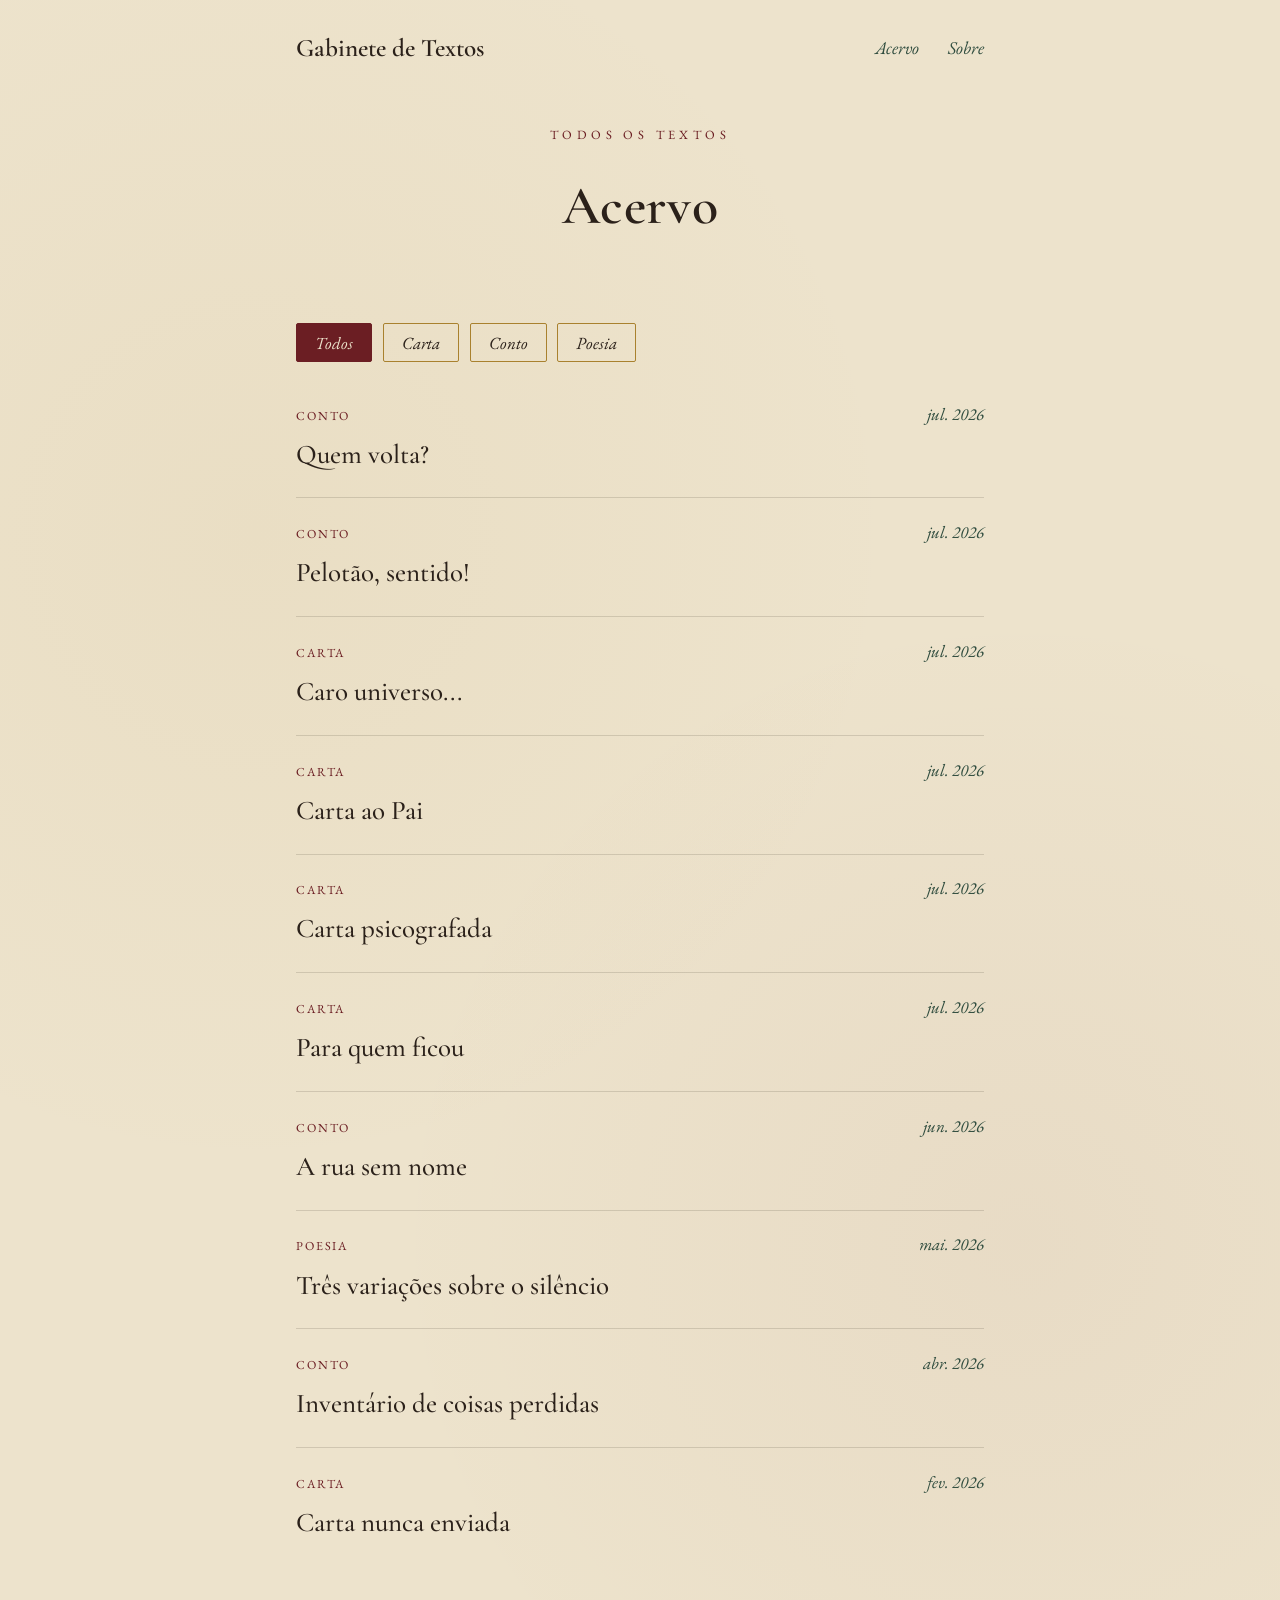
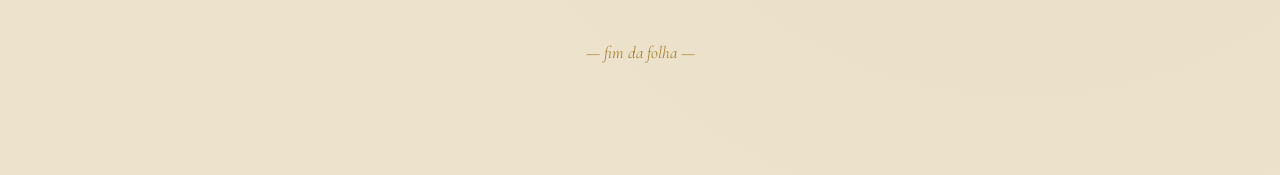
==== acervo.html @ 2f7e8b0a "upload page" ====
<!DOCTYPE html>
<html lang="pt-BR">
<head>
<meta charset="UTF-8">
<meta name="viewport" content="width=device-width, initial-scale=1.0">
<title>Acervo — Gabinete de Textos</title>
<link rel="stylesheet" href="css/estilo.css">
</head>
<body>

<nav class="nav-topo">
  <a href="index.html" class="nav-logo">Gabinete de Textos</a>
  <div class="nav-links">
    <a href="acervo.html">Acervo</a>
    <a href="sobre.html">Sobre</a>
  </div>
</nav>

<div class="container">

  <div class="masthead">
    <div class="eyebrow">todos os textos</div>
    <h1 class="titulo-principal" style="font-size: 3rem;">Acervo</h1>
  </div>

  <div class="filtros" id="filtros"></div>

  <div id="lista-acervo">
    <!-- preenchido via JS -->
  </div>

  <div class="rodape">— fim da folha —</div>

</div>

<script src="js/dados.js"></script>
<script>
  let todosOsTextos = [];
  let filtroAtivo = 'Todos';

  function renderizarLista(){
    const filtrados = filtroAtivo === 'Todos'
      ? todosOsTextos
      : todosOsTextos.filter(t => t.tipo === filtroAtivo);

    const ordenados = filtrados.sort((a, b) => new Date(b.data) - new Date(a.data));
    document.getElementById('lista-acervo').innerHTML = ordenados.map(renderizarLinhaEdicao).join('');
  }

  function renderizarFiltros(){
    const tipos = ['Todos', ...new Set(todosOsTextos.map(t => t.tipo))];
    document.getElementById('filtros').innerHTML = tipos.map(tipo =>
      `<button class="filtro-btn ${tipo === filtroAtivo ? 'ativo' : ''}" data-tipo="${tipo}">${tipo}</button>`
    ).join('');

    document.querySelectorAll('.filtro-btn').forEach(btn => {
      btn.addEventListener('click', () => {
        filtroAtivo = btn.dataset.tipo;
        renderizarFiltros();
        renderizarLista();
      });
    });
  }

  carregarTextos().then(textos => {
    todosOsTextos = textos;
    renderizarFiltros();
    renderizarLista();
  });
</script>

</body>
</html>
---- css/estilo.css ----
@import url('https://fonts.googleapis.com/css2?family=Cormorant+Garamond:ital,wght@0,400;0,500;0,600;1,400;1,500&family=EB+Garamond:ital,wght@0,400;0,500;1,400&display=swap');

:root{
  --papel: #EDE3CC;
  --papel-escuro: #E3D6B8;
  --tinta: #2B211A;
  --bordo: #6B1E23;
  --dourado: #A9812E;
  --verde: #2F4C3E;
}

*{ box-sizing: border-box; }

html, body{
  margin:0;
  background: var(--papel);
  background-image:
    radial-gradient(circle at 20% 30%, rgba(169,129,46,0.05), transparent 40%),
    radial-gradient(circle at 80% 70%, rgba(107,30,35,0.04), transparent 40%);
  color: var(--tinta);
  font-family: 'EB Garamond', serif;
  font-size: 18px;
  line-height: 1.7;
}

a{ color: var(--bordo); text-decoration: none; }
a:hover{ text-decoration: underline; }

.container{ max-width: 760px; margin: 0 auto; padding: 3rem 2rem 6rem; }

/* Navegação */
.nav-topo{
  display:flex; justify-content:space-between; align-items:center;
  max-width: 760px; margin: 0 auto; padding: 1.5rem 2rem 0;
}
.nav-logo{
  font-family: 'Cormorant Garamond', serif;
  font-weight: 600;
  font-size: 1.4rem;
  color: var(--tinta);
}
.nav-logo:hover{ text-decoration:none; color: var(--bordo); }
.nav-links{ display:flex; gap: 1.6rem; }
.nav-links a{
  font-family: 'EB Garamond', serif;
  font-style: italic;
  font-size: 1rem;
  color: var(--verde);
}

/* Masthead */
.masthead{ text-align:center; padding-bottom: 2rem; }
.eyebrow{
  font-family: 'EB Garamond', serif;
  letter-spacing: 0.35em;
  font-size: 0.7rem;
  text-transform: uppercase;
  color: var(--bordo);
  margin-bottom: 0.8rem;
}
.titulo-principal{
  font-family: 'Cormorant Garamond', serif;
  font-weight: 600;
  font-size: 4.2rem;
  margin: 0;
  letter-spacing: 0.01em;
}
.subtitulo{
  font-family: 'Cormorant Garamond', serif;
  font-style: italic;
  font-weight: 500;
  font-size: 1.15rem;
  color: var(--verde);
  margin-top: 0.6rem;
}

/* Ornamento tipo azulejo */
.ornamento{
  display:flex; align-items:center; justify-content:center; gap: 10px;
  margin: 1.8rem 0;
}
.ornamento .linha{ height:1px; width: 120px; background: var(--dourado); opacity:0.6; }
.ornamento .losango{
  width: 8px; height:8px; background: var(--bordo); opacity:0.7;
  transform: rotate(45deg);
}

/* Editorial / texto introdutório */
.editorial{ margin: 3rem 0; }
.editorial p{ margin: 0 0 1.1rem; }
.capitular::first-letter{
  font-family: 'Cormorant Garamond', serif;
  font-size: 3.6rem;
  font-weight: 600;
  float: left;
  line-height: 0.8;
  padding: 0.05em 0.1em 0 0;
  color: var(--bordo);
}

/* Títulos de seção */
.secao-titulo{
  font-family: 'Cormorant Garamond', serif;
  font-style: italic;
  font-size: 1.6rem;
  color: var(--verde);
  border-bottom: 1px solid var(--dourado);
  padding-bottom: 0.6rem;
  margin: 3.5rem 0 1.5rem;
}

/* Lista de edições/textos */
.edicao{
  display:flex; justify-content:space-between; align-items:baseline;
  padding: 1.1rem 0;
  border-bottom: 1px solid rgba(43,33,26,0.15);
  gap: 1rem;
}
.edicao:last-child{ border-bottom:none; }
.edicao-link{ flex:1; display:block; color: inherit; }
.edicao-link:hover{ text-decoration:none; }
.edicao-link:hover .edicao-titulo{ color: var(--bordo); }
.edicao-info{ flex:1; }
.edicao-tipo{
  font-size: 0.68rem;
  letter-spacing: 0.15em;
  text-transform: uppercase;
  color: var(--bordo);
  display:block;
  margin-bottom: 0.3rem;
}
.edicao-titulo{
  font-family: 'Cormorant Garamond', serif;
  font-size: 1.5rem;
  font-weight: 500;
  color: var(--tinta);
  transition: color 0.2s;
}
.edicao-data{
  font-family: 'EB Garamond', serif;
  font-style: italic;
  color: var(--verde);
  white-space: nowrap;
  font-size: 0.95rem;
}

/* Filtros do acervo */
.filtros{
  display:flex; flex-wrap: wrap; gap: 0.6rem;
  margin: 2rem 0 1rem;
}
.filtro-btn{
  font-family: 'EB Garamond', serif;
  font-style: italic;
  font-size: 0.95rem;
  background: transparent;
  border: 1px solid var(--dourado);
  color: var(--tinta);
  padding: 0.4rem 1rem;
  border-radius: 2px;
  cursor: pointer;
}
.filtro-btn:hover{ background: rgba(169,129,46,0.12); }
.filtro-btn.ativo{
  background: var(--bordo);
  border-color: var(--bordo);
  color: var(--papel);
}

/* Página de texto individual */
.texto-cabecalho{ text-align:center; margin-bottom: 2.5rem; }
.texto-tipo{
  font-size: 0.7rem;
  letter-spacing: 0.25em;
  text-transform: uppercase;
  color: var(--bordo);
}
.texto-titulo{
  font-family: 'Cormorant Garamond', serif;
  font-weight: 600;
  font-size: 3rem;
  margin: 0.5rem 0 0.3rem;
}
.texto-data{
  font-family: 'EB Garamond', serif;
  font-style: italic;
  color: var(--verde);
}
.texto-corpo p{ margin: 0 0 1.2rem; }
.texto-navegacao{
  display:flex; justify-content:space-between;
  margin-top: 3rem; padding-top: 1.5rem;
  border-top: 1px solid rgba(43,33,26,0.15);
  font-family: 'Cormorant Garamond', serif;
  font-style: italic;
}

.rodape{
  text-align:center; margin-top: 4rem;
  font-family: 'Cormorant Garamond', serif;
  font-style: italic;
  color: var(--dourado);
  font-size: 0.95rem;
}

@media (max-width: 600px){
  .titulo-principal{ font-size: 2.8rem; }
  .texto-titulo{ font-size: 2.2rem; }
  .nav-topo{ flex-direction: column; gap: 0.8rem; align-items:flex-start; }
}
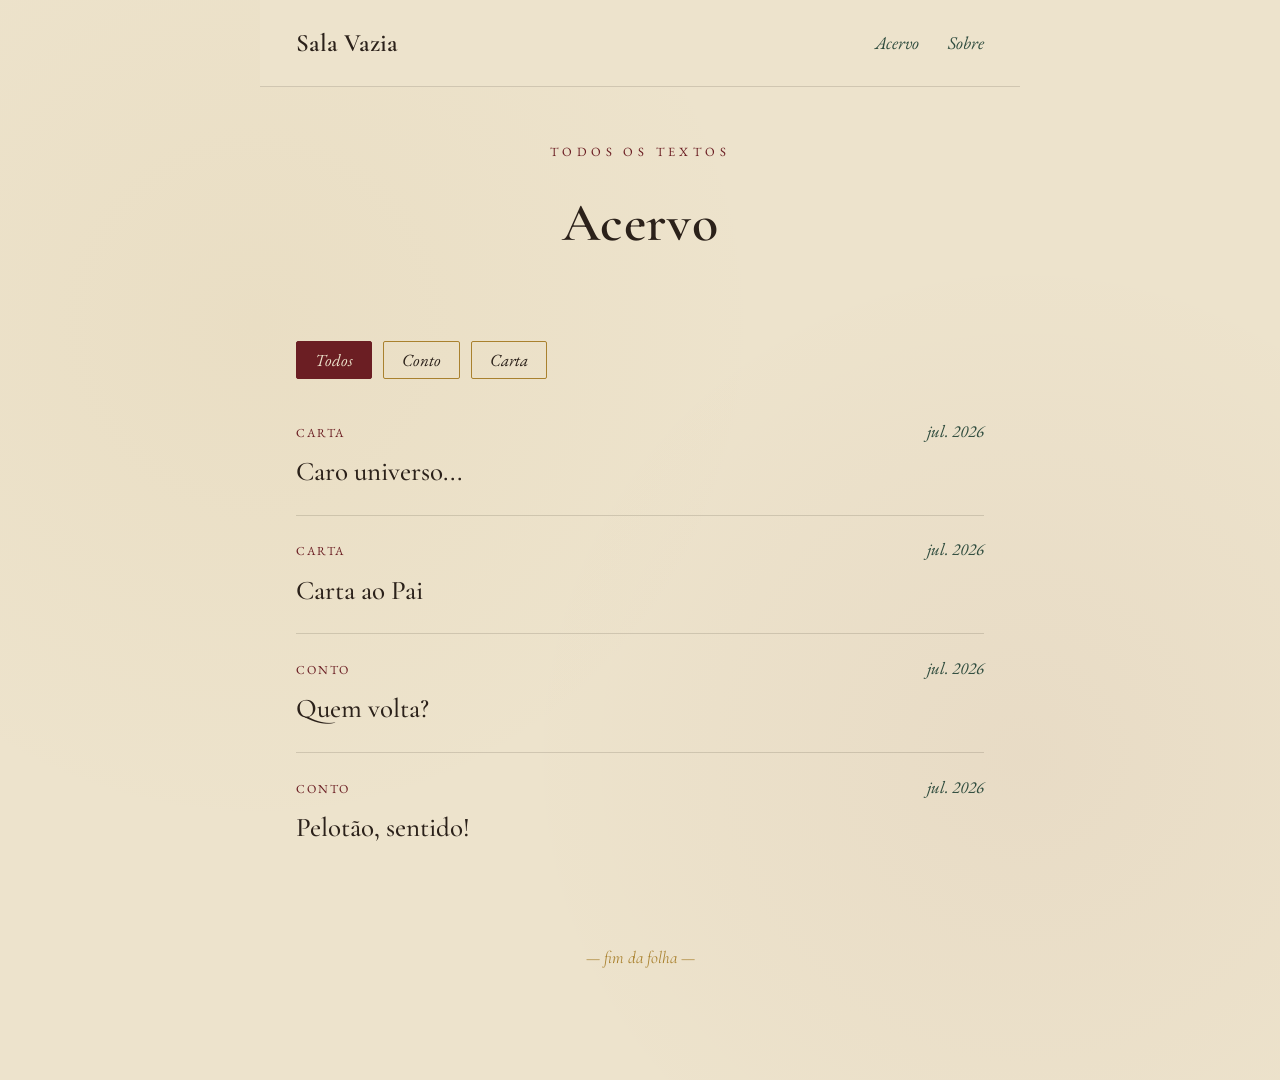
==== commit 934a1e61: "Atualizar o acervo.html" ====
--- a/acervo.html
+++ b/acervo.html
@@ -3,13 +3,15 @@
 <head>
 <meta charset="UTF-8">
 <meta name="viewport" content="width=device-width, initial-scale=1.0">
-<title>Acervo — Gabinete de Textos</title>
+<title>Acervo — Sala Vazia</title>
+<link rel="icon" type="image/png" sizes="32x32" href="favicon-32.png">
+<link rel="apple-touch-icon" sizes="180x180" href="favicon-180.png">
 <link rel="stylesheet" href="css/estilo.css">
 </head>
 <body>
 
 <nav class="nav-topo">
-  <a href="index.html" class="nav-logo">Gabinete de Textos</a>
+  <a href="index.html" class="nav-logo">Sala Vazia</a>
   <div class="nav-links">
     <a href="acervo.html">Acervo</a>
     <a href="sobre.html">Sobre</a>
--- a/css/estilo.css
+++ b/css/estilo.css
@@ -31,7 +31,10 @@
 /* Navegação */
 .nav-topo{
   display:flex; justify-content:space-between; align-items:center;
-  max-width: 760px; margin: 0 auto; padding: 1.5rem 2rem 0;
+  max-width: 760px; margin: 0 auto; padding: 1.2rem 2rem;
+  position: sticky; top: 0; z-index: 100;
+  background: var(--papel);
+  border-bottom: 1px solid rgba(43,33,26,0.15);
 }
 .nav-logo{
   font-family: 'Cormorant Garamond', serif;
@@ -206,5 +209,5 @@
 @media (max-width: 600px){
   .titulo-principal{ font-size: 2.8rem; }
   .texto-titulo{ font-size: 2.2rem; }
-  .nav-topo{ flex-direction: column; gap: 0.8rem; align-items:flex-start; }
-}
+  .nav-topo{ flex-direction: column; gap: 0.5rem; align-items:center; text-align:center; padding: 1rem 1.5rem; }
+}
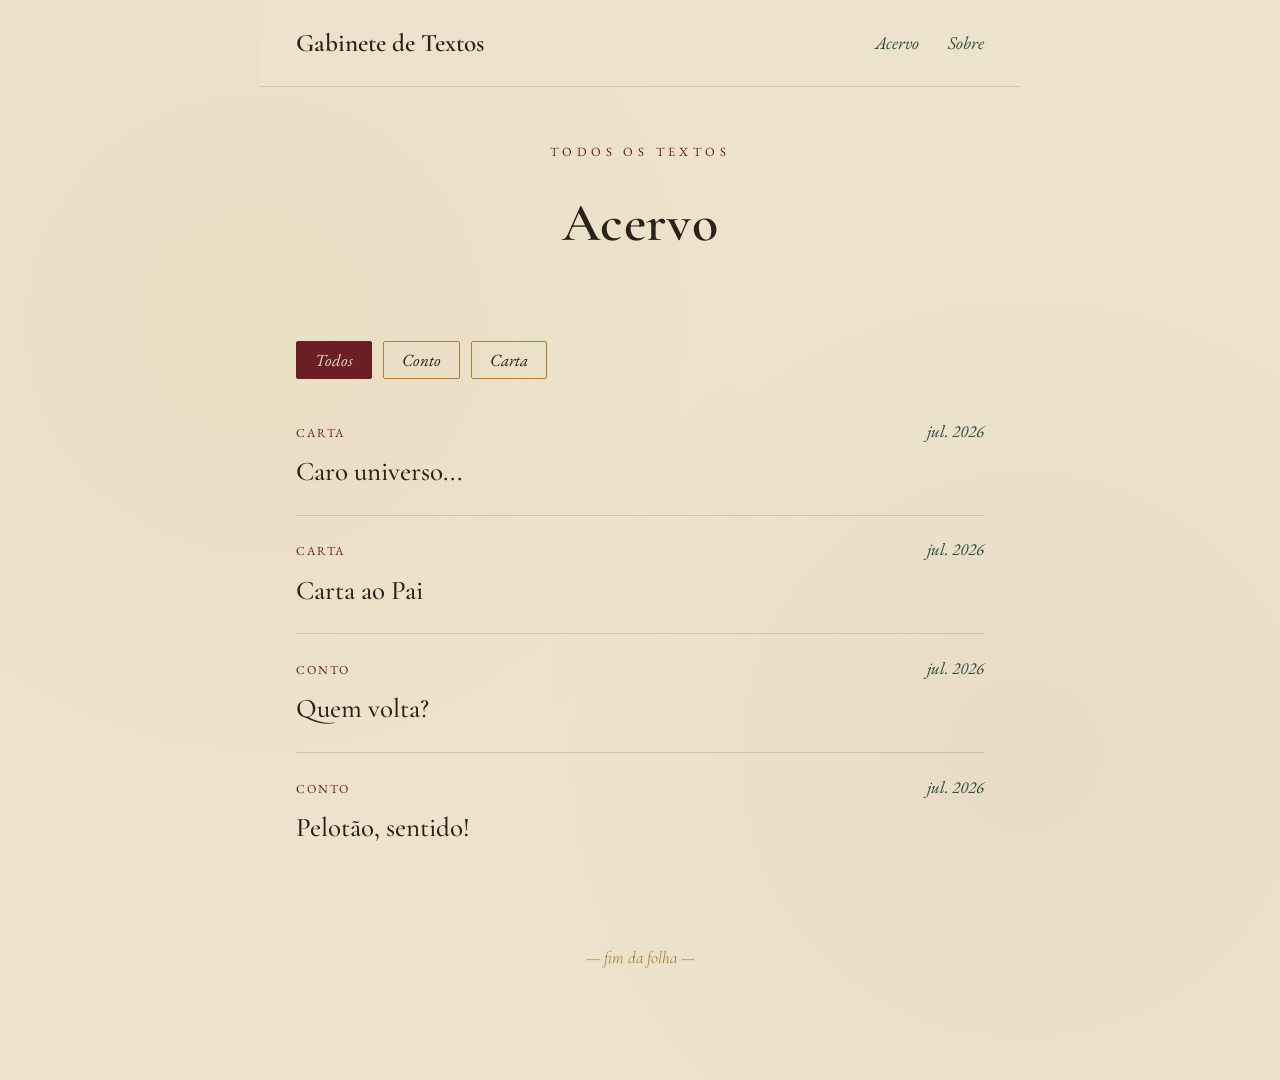
==== commit bf31daf8: "Atualizar o acervo.html" ====
--- a/acervo.html
+++ b/acervo.html
@@ -3,7 +3,7 @@
 <head>
 <meta charset="UTF-8">
 <meta name="viewport" content="width=device-width, initial-scale=1.0">
-<title>Acervo — Sala Vazia</title>
+<title>Acervo — Gabinete de Textos</title>
 <link rel="icon" type="image/png" sizes="32x32" href="favicon-32.png">
 <link rel="apple-touch-icon" sizes="180x180" href="favicon-180.png">
 <link rel="stylesheet" href="css/estilo.css">
@@ -11,7 +11,7 @@
 <body>
 
 <nav class="nav-topo">
-  <a href="index.html" class="nav-logo">Sala Vazia</a>
+  <a href="index.html" class="nav-logo">Gabinete de Textos</a>
   <div class="nav-links">
     <a href="acervo.html">Acervo</a>
     <a href="sobre.html">Sobre</a>
